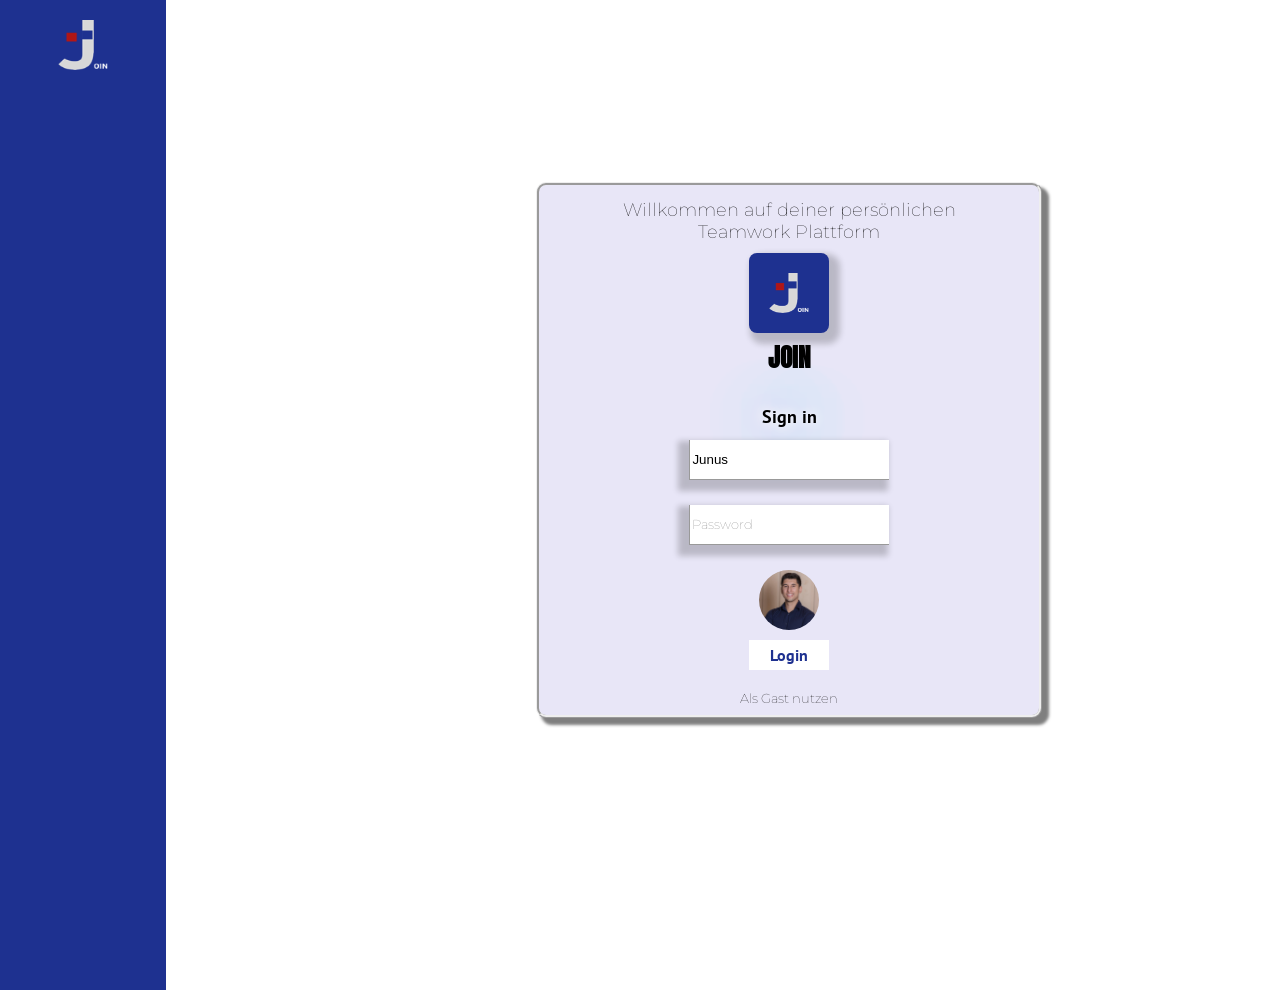
==== index.html @ 6743903d "new Loginmask, Logoutbtn" ====
<html>

<head>
    <link rel="stylesheet" href="index.css">

    <meta charset="utf-8">

    <meta name="viewport" content="width=device-width, initial-scale=1.0">

    <link rel="stylesheet" href="https://fonts.googleapis.com/icon?family=Material+Icons">

    <link rel="preconnect" href="https://fonts.gstatic.com">
    <link href="https://fonts.googleapis.com/css2?family=PT+Sans&display=swap" rel="stylesheet">
    <link rel="preconnect" href="https://fonts.gstatic.com">
    <link href="https://fonts.googleapis.com/css2?family=PT+Sans:wght@700&display=swap" rel="stylesheet">
    <link rel="preconnect" href="https://fonts.gstatic.com">
    <link href="https://fonts.googleapis.com/css2?family=Montserrat:wght@300&display=swap" rel="stylesheet">
    <link rel="preconnect" href="https://fonts.gstatic.com">
    <link href="https://fonts.googleapis.com/css2?family=Anton&display=swap" rel="stylesheet">

    <script src="node_modules/js-sha256/build/sha256.min.js"></script>

    <title>Join</title>

</head>

<body onload="init(), currentUser()">

    <div class="d-none" id="overlay">
        <h1 class="login-header">Login erfolgreich</h1>
        <h2 class="login-text">Viel Spaß beim teamworken!</h2>
        <img src="img/loginCheck.svg" class="check">
    </div>

    <div class="main-section" id="main-section">
        <div class="navigation">

            <div class="logo">
                <img class="logo-picture" src="img/logo.png">
            </div>
        </div>

        <div class="login-section">
            <div class="login-mask">

                <div class="header-div">
                    <h2 class="header">Willkommen auf deiner persönlichen <br> Teamwork Plattform</h2>
                </div>

                <img class="logo-pic" src="img/logo.png">

                <h1 class="header-logo">JOIN</h1>

                <h1 class="h1">Sign in</h1>

                <div class="inputs">
                    <input class="inputstyle" id="username" type="text" placeholder="Username">
                    <input class="inputstyle" id="password" type="password" placeholder="Password">
                </div>

                <img class="currentUserPic" id="currentUserpic" src="${user['image']}">

                <button onclick="login()" class="login-btn">Login</button>

                <a href="board.html" class="guest-link">Als Gast nutzen</a>
            </div>
        </div>
    </div>
    <script src="./mini_backend.js"></script>
    <script src="addtask.js"></script>
    <script src="backlog.js"></script>
    <script src="board.js"></script>
    <script src="index.js"></script>
    <script src="impressum.js"></script>
    <script src="faq.js"></script>
</body>

</html>
---- index.css ----
body {
    margin: 0;
}

.main-section {
    display: flex;
    height: 100%;
}

.navigation {
    margin-bottom: -90;
    display: flex;
    flex-direction: column;
    align-items: center;
    justify-content: space-between;
    background-color: rgb(30, 49, 144);
    width: 13%;
}

.navigation-bar {
    display: flex; 
    flex-direction: column; 
    margin-top: -200px;
    line-height: 2.2; 
    font-size: 17px; 
    margin-bottom: 10px;
}

.navigation-bar a {
    color: white; 
    text-decoration: none; 
    transition: all 225ms ease-in-out; 
    opacity: 0.9;
}

.navigation-bar a:hover {
    transform: scale(1.1);
    font-weight: bold; 
    opacity: 1; 
    border-left: solid 4px white; 
    padding-left: 10px;
}

.overlay {
    display: fixed;
    width: 100%;
    height: 100%;
    justify-content: center;
    align-items: center;
    text-align: center;
    font-family: 'Montserrat', sans-serif;
}

.d-none {
    display: none;
}

.check {
    width: 50px;
    height: 50px;
}

.header-div {
    display: flex;
    flex-direction: column;
    text-align: center;
    margin-bottom: -50px;
}

.header {
    font-family: 'Montserrat', sans-serif;
    font-weight: lighter;
    display: flex;
    font-size: 18;
}

.header-logo {
    font-family: 'Anton', sans-serif;
    font-size: 25;
}

.logo-picture {
    width: 50px; 
    height: 50px; 
    margin-top: 20px;
}

.logo-pic {
    width: 40px; 
    height: 40px; 
    margin-top: 45px;
    margin-bottom: -10px;
    background-color: rgb(30, 49, 144);
    padding: 20px;
    border-radius: 10%;
    box-shadow: 6px 6px 6px 5px rgba(0, 0, 0, 0.2);
}

.hover-line {
    padding-left: 10px;
}

.d-flex {
    display: flex;
}

.login-section {
    display: flex;
    justify-content: space-between;
    margin-left: 370px;
    align-items: center;
}

.login-mask {
    display: flex;
    flex-direction: column;
    justify-content: center;
    align-items: center;
    width: 500px;
    height: 530px;
    background-color: rgb(232, 230, 247);
    box-shadow: 6px 6px 3px 1px rgb(0 0 0 / 50%);
    border-style: ridge;
    border-radius: 10px;
    animation: 1s flyIn ease-out;
}

.inputs {
    display: flex;
    flex-direction: column;
    margin-bottom: 0px;
}

::placeholder {
    font-family: 'Montserrat', sans-serif;
    font-weight: lighter;
}

@keyframes flyIn {
    from {
        opacity: 0;
        transform: translateY(24px);
    }
    to {
        opacity: 2;
        transform: translateY(0px);
    }
}

.inputstyle {
    border: #999 solid 1px;
    margin-bottom: 10px;
    box-shadow: -6px 6px 6px 5px rgba(0, 0, 0, 0.2);
    border-right: none;
    border-top: none;
    height: 40px;
    width: 200px;
    margin-bottom: 25px;
}

.h1 {
    font-family: 'PT Sans', sans-serif;
    font-weight: bold;
    transition: all ease-in-out 1s;
    text-shadow:
    0 0 10px #FFFFFF,
    0 0 20px #FFFFFF,
    0 0 30px #FFFFFF,
    0 0 40px white,
    0 0 70px rgb(107,141,188),
    0 0 80px rgb(107,141,188),
    0 0 100px white,
    0 0 150px white;
    font-size: 18;
}

.currentUserPic {
    width: 60px;
    height: 60px;
    border-radius: 50%;
    margin-bottom: 10px;
}

.login-btn {
    justify-content: center;
    display: flex;
    font-family: 'PT Sans', sans-serif;
    font-size: 16;
    cursor: pointer;
    border: none;
    transition: all ease-in-out 225ms;
    padding: 10px;
    width: 80px;
    background-color: white;
    color: black;
    text-decoration: none;
    color: rgb(30, 49, 144);
    font-weight: bold;
    height: 30px;
    align-items: center;
}

.login-btn:hover {
    border-top: solid 1px black;
    border-bottom: solid 1px black;
    border-color: rgb(30, 49, 144);
    padding: 11px;
    width: 90px;
}

.guest-link {
    font-family: 'Montserrat', sans-serif;
    font-weight: lighter;
    font-size: 13;
    margin-top: 20px;
    margin-bottom: 10px;
    cursor: pointer;
    transition: all ease-in-out 225ms;
    text-decoration: none;
    color: black;
}

.guest-link:hover {
    color: rgb(30, 49, 144);
    font-weight: bold;
    transform: scale(1.1);
}

@media (max-width: 1025px) {
    .login-section {
        margin-left: 200px;
    }
}

@media (max-width: 940px) {
    .login-section {
        margin-left: 200px;
    }
}

@media (max-width: 930px) {
    .login-section {
        margin-left: 160px;
    }
}

@media (max-width: 870px) {
    .login-section {
        margin-left: 130px;
    }
}

@media (max-width: 769px) {
    .login-section {
        margin-left: 80px;
    }
}

@media (max-width: 720px) {
    .navigation {
        display: none;
    }
    
    .login-section {
        margin-left: 100px;
    }
}

@media (max-width: 650px) {
    .login-section {
        margin-left: 80px;
    }
}

@media (max-width: 608px) {
    .login-section {
        margin-left: 50px;
    }
}

@media (max-width: 570px) {
    .login-section {
        margin-left: 70px;
    }

    .login-mask {
        width: 400px;
    }
}

@media (max-width: 495px) {
    .login-section {
        margin-left: 80px;
    }

    .login-mask {
        width: 300px;
    }
}

@media (max-width: 415px) {
    .login-section {
        margin-left: 60px;
    }
}

@media (max-width: 412px) { 
    .login-section {
        margin-left: 55px;
    }
}

@media (max-width: 380px) {
    .login-section {
        margin-left: 70px;
    }

    .login-mask {
        width: 250px;
    }

    .inputstyle {
        height: 30px;
        width: 160px;
    }
}

@media (max-width: 376px) {
    .login-section {
        margin-left: 65px;
    }
}

@media (max-width: 361px) {
    .login-section {
        margin-left: 60px;
    }
}

@media (max-width: 355px) {
    .login-mask {
        height: 450px;
    }

    .login-section {
        margin-left: 55px;
    }

    .logo-pic {
        margin-top: 0px;
    }
}

@media (max-width: 336px) {
    .login-section {
        margin-left: 40px;
    }
}

@media (max-width: 320px) {
    .login-section {
        margin-left: 50px;
    }

    .login-mask {
        width: 210px;
    }
}

@media (max-width: 290px) {
    .login-section {
        margin-left: 40px;
    }
}
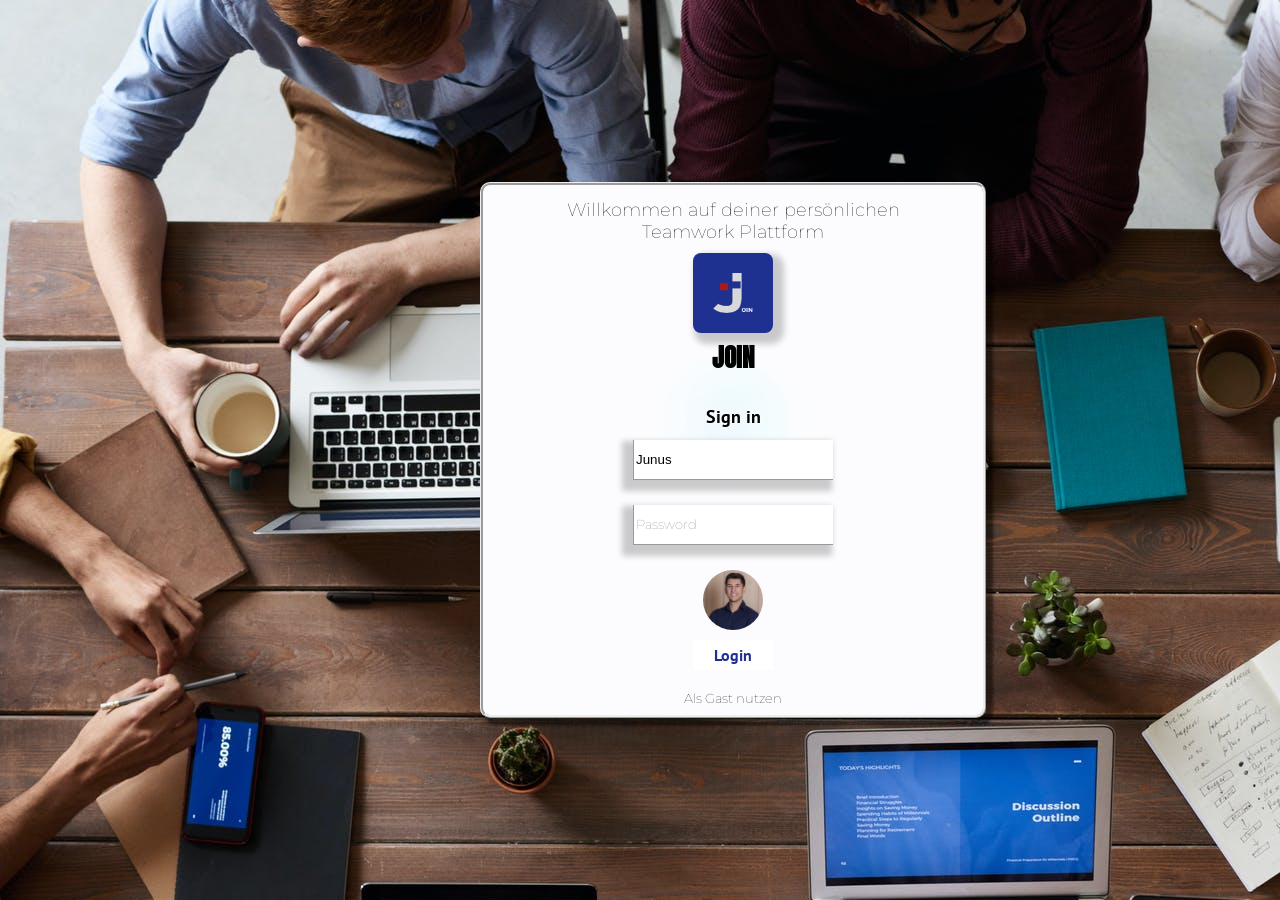
==== commit 14c3b10f: "background img login" ====
--- a/index.html
+++ b/index.html
@@ -33,13 +33,6 @@
     </div>
 
     <div class="main-section" id="main-section">
-        <div class="navigation">
-
-            <div class="logo">
-                <img class="logo-picture" src="img/logo.png">
-            </div>
-        </div>
-
         <div class="login-section">
             <div class="login-mask">
 
@@ -67,12 +60,11 @@
         </div>
     </div>
     <script src="./mini_backend.js"></script>
-    <script src="addtask.js"></script>
+    <script src="addtasks"></script>
+    <script src="overallApp.js"></script>
     <script src="backlog.js"></script>
     <script src="board.js"></script>
     <script src="index.js"></script>
-    <script src="impressum.js"></script>
-    <script src="faq.js"></script>
 </body>
 
 </html>
--- a/index.css
+++ b/index.css
@@ -4,41 +4,9 @@
 
 .main-section {
     display: flex;
+    padding-left: 110px;
     height: 100%;
-}
-
-.navigation {
-    margin-bottom: -90;
-    display: flex;
-    flex-direction: column;
-    align-items: center;
-    justify-content: space-between;
-    background-color: rgb(30, 49, 144);
-    width: 13%;
-}
-
-.navigation-bar {
-    display: flex; 
-    flex-direction: column; 
-    margin-top: -200px;
-    line-height: 2.2; 
-    font-size: 17px; 
-    margin-bottom: 10px;
-}
-
-.navigation-bar a {
-    color: white; 
-    text-decoration: none; 
-    transition: all 225ms ease-in-out; 
-    opacity: 0.9;
-}
-
-.navigation-bar a:hover {
-    transform: scale(1.1);
-    font-weight: bold; 
-    opacity: 1; 
-    border-left: solid 4px white; 
-    padding-left: 10px;
+    background-image: url(img/teamwork.jpeg);
 }
 
 .overlay {
@@ -106,7 +74,7 @@
 
 .login-section {
     display: flex;
-    justify-content: space-between;
+    justify-content: center;
     margin-left: 370px;
     align-items: center;
 }
@@ -118,7 +86,7 @@
     align-items: center;
     width: 500px;
     height: 530px;
-    background-color: rgb(232, 230, 247);
+    background-color: rgb(252, 252, 254);
     box-shadow: 6px 6px 3px 1px rgb(0 0 0 / 50%);
     border-style: ridge;
     border-radius: 10px;
@@ -257,10 +225,6 @@
 }
 
 @media (max-width: 720px) {
-    .navigation {
-        display: none;
-    }
-    
     .login-section {
         margin-left: 100px;
     }
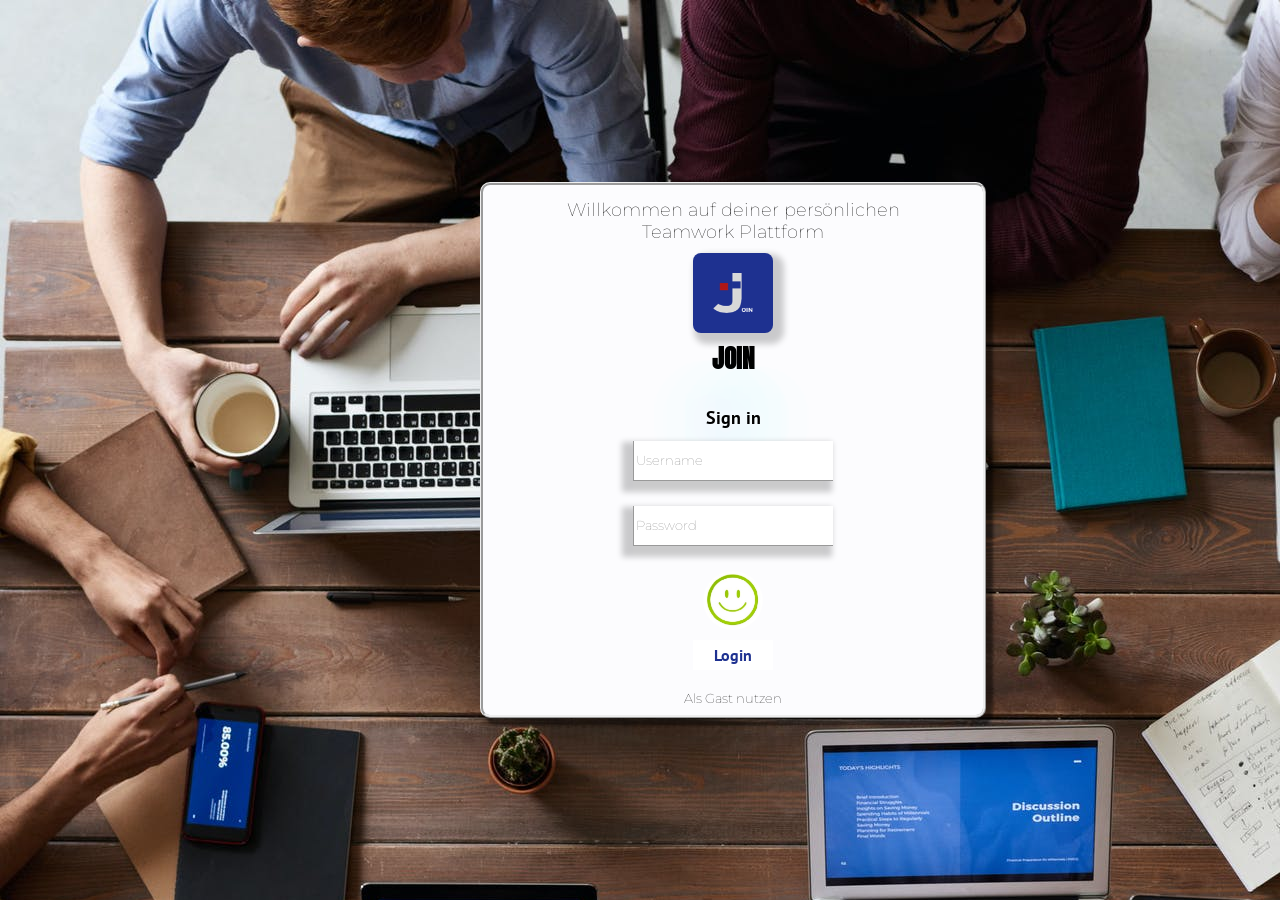
==== commit 8edaaa3c: "mihai resolve board, backlog, addtasks second push" ====
--- a/index.html
+++ b/index.html
@@ -19,6 +19,12 @@
     <link href="https://fonts.googleapis.com/css2?family=Anton&display=swap" rel="stylesheet">
 
     <script src="node_modules/js-sha256/build/sha256.min.js"></script>
+    <script src="./mini_backend.js"></script>
+    <!-- <script src="addtasks"></script> -->
+    <script src="overallApp.js"></script>
+    <!-- <script src="backlog.js"></script>
+    <script src="board.js"></script> -->
+    <script src="index.js"></script>
 
     <title>Join</title>
 
@@ -51,7 +57,7 @@
                     <input class="inputstyle" id="password" type="password" placeholder="Password">
                 </div>
 
-                <img class="currentUserPic" id="currentUserpic" src="${user['image']}">
+                <img class="currentUserPic" id="currentUserpic" src="img/user-pic.jpg">
 
                 <button onclick="login()" class="login-btn">Login</button>
 
@@ -59,12 +65,6 @@
             </div>
         </div>
     </div>
-    <script src="./mini_backend.js"></script>
-    <script src="addtasks"></script>
-    <script src="overallApp.js"></script>
-    <script src="backlog.js"></script>
-    <script src="board.js"></script>
-    <script src="index.js"></script>
 </body>
 
 </html>
--- a/index.css
+++ b/index.css
@@ -17,15 +17,43 @@
     align-items: center;
     text-align: center;
     font-family: 'Montserrat', sans-serif;
+    background-image: url(img/teamwork.jpeg);
+}
+
+.login-header {
+    display: fixed;
+    padding-top: 100px;
+    font-size: 70;
+    text-shadow:
+     0 0 10px #FFFFFF,
+     0 0 20px #FFFFFF,
+     0 0 30px #FFFFFF,
+     0 0 40px rgb(143,218,208),
+     0 0 70px rgb(143,218,208),
+     0 0 80px rgb(143,218,208),
+     0 0 100px rgb(143,218,208)
+}
+
+.login-text {
+    display: fixed;
+    font-size: 50;
+    text-shadow:
+     0 0 10px #FFFFFF,
+     0 0 20px #FFFFFF,
+     0 0 30px #FFFFFF,
+     0 0 40px rgb(143,218,208),
+     0 0 70px rgb(143,218,208),
+     0 0 80px rgb(143,218,208),
+     0 0 100px rgb(143,218,208)
+}
+
+.check {
+    width: 70px;
+    height: 70px;
 }
 
 .d-none {
     display: none;
-}
-
-.check {
-    width: 50px;
-    height: 50px;
 }
 
 .header-div {
@@ -194,6 +222,12 @@
     transform: scale(1.1);
 }
 
+@media (max-width: 1150px) {
+    .main-section {
+        padding-left: 0px;
+    }
+}
+
 @media (max-width: 1025px) {
     .login-section {
         margin-left: 200px;
@@ -224,28 +258,18 @@
     }
 }
 
-@media (max-width: 720px) {
-    .login-section {
-        margin-left: 100px;
-    }
-}
-
-@media (max-width: 650px) {
-    .login-section {
-        margin-left: 80px;
-    }
-}
-
-@media (max-width: 608px) {
-    .login-section {
-        margin-left: 50px;
+@media (max-width: 730px) {
+    .main-section {
+        justify-content: center;
+        padding-left: 0px;
+    }
+
+    .login-section {
+        margin-left: 0px;
     }
 }
 
 @media (max-width: 570px) {
-    .login-section {
-        margin-left: 70px;
-    }
 
     .login-mask {
         width: 400px;
@@ -253,32 +277,13 @@
 }
 
 @media (max-width: 495px) {
-    .login-section {
-        margin-left: 80px;
-    }
 
     .login-mask {
         width: 300px;
     }
 }
 
-@media (max-width: 415px) {
-    .login-section {
-        margin-left: 60px;
-    }
-}
-
-@media (max-width: 412px) { 
-    .login-section {
-        margin-left: 55px;
-    }
-}
-
 @media (max-width: 380px) {
-    .login-section {
-        margin-left: 70px;
-    }
-
     .login-mask {
         width: 250px;
     }
@@ -287,53 +292,41 @@
         height: 30px;
         width: 160px;
     }
-}
-
-@media (max-width: 376px) {
-    .login-section {
-        margin-left: 65px;
-    }
-}
-
-@media (max-width: 361px) {
-    .login-section {
-        margin-left: 60px;
+
+    .login-header {
+        font-size: 50;
+    }
+    
+    .login-text {
+        font-size: 30;
     }
 }
 
 @media (max-width: 355px) {
     .login-mask {
-        height: 450px;
-    }
-
-    .login-section {
-        margin-left: 55px;
+        height: 600px;
+        width: 300;
     }
 
     .logo-pic {
         margin-top: 0px;
     }
-}
-
-@media (max-width: 336px) {
-    .login-section {
-        margin-left: 40px;
+
+    .header-div {
+        margin-bottom: 5px;
+    }
+
+    .header {
+        margin-top: 50px;
     }
 }
 
 @media (max-width: 320px) {
-    .login-section {
-        margin-left: 50px;
-    }
-
     .login-mask {
         width: 210px;
     }
-}
-
-@media (max-width: 290px) {
-    .login-section {
-        margin-left: 40px;
-    }
-}
-
+
+    .header {
+        margin-top: 0px;
+    }
+}
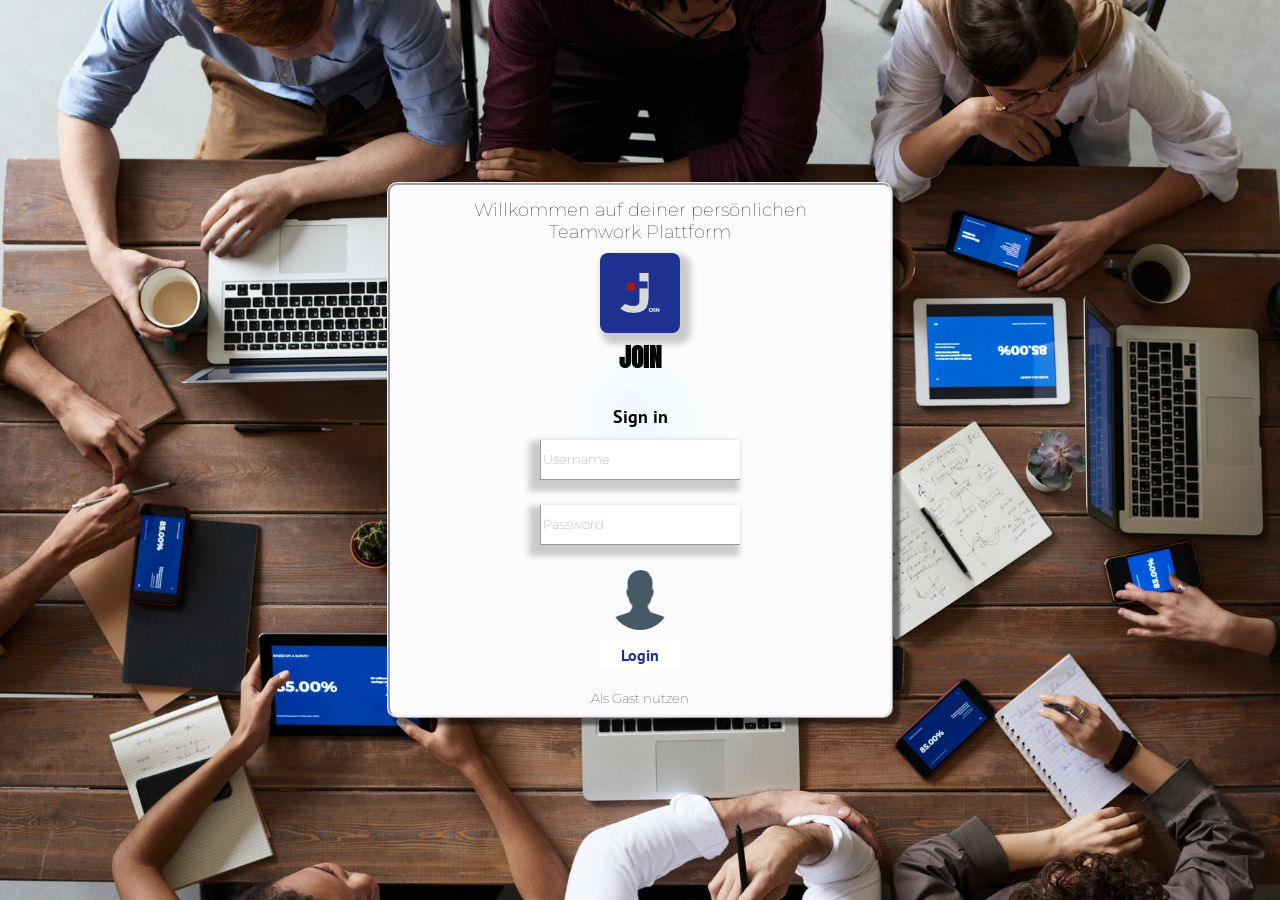
==== commit c20fe3f3: "delete scrips index" ====
--- a/index.html
+++ b/index.html
@@ -20,17 +20,14 @@
 
     <script src="node_modules/js-sha256/build/sha256.min.js"></script>
     <script src="./mini_backend.js"></script>
-    <!-- <script src="addtasks"></script> -->
     <script src="overallApp.js"></script>
-    <!-- <script src="backlog.js"></script>
-    <script src="board.js"></script> -->
     <script src="index.js"></script>
 
     <title>Join</title>
 
 </head>
 
-<body onload="init(), currentUser()">
+<body onload="init();">
 
     <div class="d-none" id="overlay">
         <h1 class="login-header">Login erfolgreich</h1>
@@ -53,7 +50,7 @@
                 <h1 class="h1">Sign in</h1>
 
                 <div class="inputs">
-                    <input class="inputstyle" id="username" type="text" placeholder="Username">
+                    <input class="inputstyle" id="username" onkeyup="currentUser()" type="text" placeholder="Username">
                     <input class="inputstyle" id="password" type="password" placeholder="Password">
                 </div>
 
--- a/index.css
+++ b/index.css
@@ -4,9 +4,10 @@
 
 .main-section {
     display: flex;
-    padding-left: 110px;
+    justify-content: center; 
     height: 100%;
     background-image: url(img/teamwork.jpeg);
+    background-size: cover; 
 }
 
 .overlay {
@@ -18,6 +19,8 @@
     text-align: center;
     font-family: 'Montserrat', sans-serif;
     background-image: url(img/teamwork.jpeg);
+    object-fit: cover;
+    background-size: cover; 
 }
 
 .login-header {
@@ -103,7 +106,6 @@
 .login-section {
     display: flex;
     justify-content: center;
-    margin-left: 370px;
     align-items: center;
 }
 
@@ -175,6 +177,7 @@
     height: 60px;
     border-radius: 50%;
     margin-bottom: 10px;
+    object-fit: cover;
 }
 
 .login-btn {
